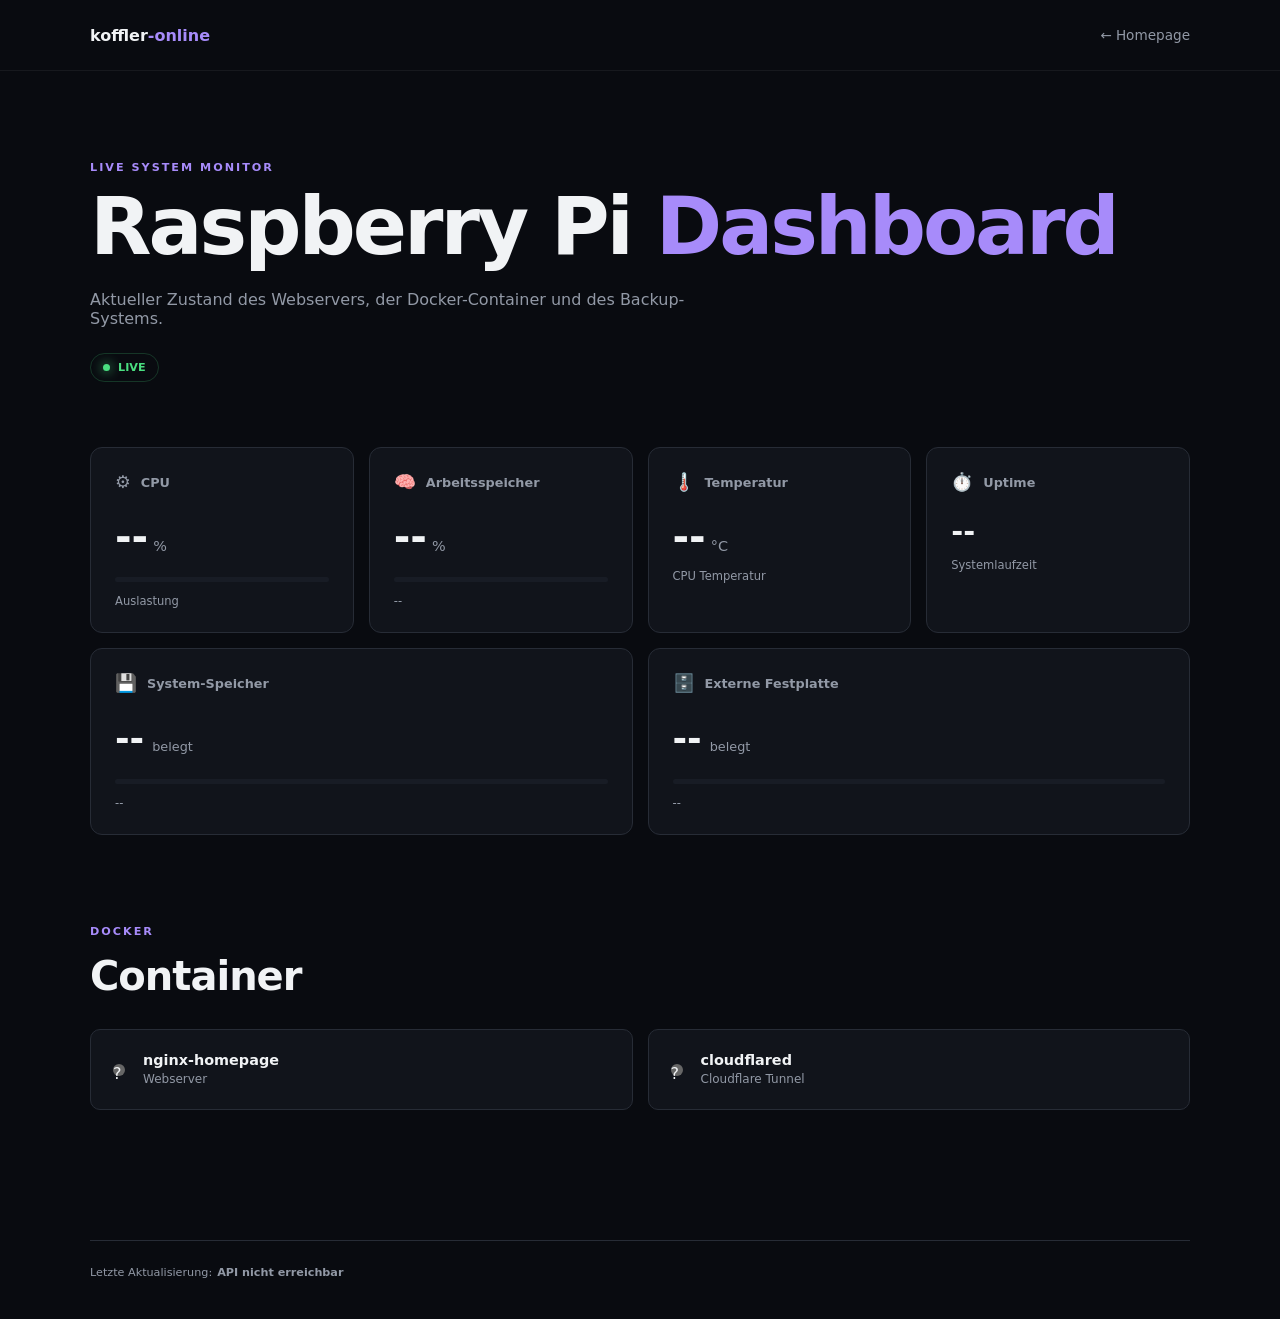
==== html/dashboard/index.html @ 43596a62 "Initial portfolio project Co-authored-by: Copilot <223556219+Copilot@users.noreply.github.com>" ====
<!DOCTYPE html>
<html lang="de">

<head>

    <meta charset="UTF-8">

    <meta
        name="viewport"
        content="width=device-width, initial-scale=1.0"
    >

    <meta
        name="description"
        content="Live Dashboard des Raspberry Pi"
    >

    <title>Raspberry Pi Dashboard</title>

    <link rel="stylesheet" href="style.css">

</head>


<body>

<header>

    <div class="nav">

        <a href="../" class="logo">
            koffler<span>-online</span>
        </a>

        <a href="../" class="back">
            ← Homepage
        </a>

    </div>

</header>


<main>

    <section class="hero">

        <p class="label">
            LIVE SYSTEM MONITOR
        </p>

        <h1>
            Raspberry Pi
            <span>Dashboard</span>
        </h1>

        <p class="description">
            Aktueller Zustand des Webservers,
            der Docker-Container und des
            Backup-Systems.
        </p>

        <div class="live">

            <span></span>

            LIVE

        </div>

    </section>


    <section class="dashboard">


        <!-- CPU -->

        <article class="card">

            <div class="card-top">

                <span class="icon">⚙️</span>

                <span class="title">
                    CPU
                </span>

            </div>

            <div class="value">

                <strong id="cpu">
                    --
                </strong>

                <span>%</span>

            </div>

            <div class="progress">

                <div id="cpu-bar"></div>

            </div>

            <p>
                Auslastung
            </p>

        </article>


        <!-- RAM -->

        <article class="card">

            <div class="card-top">

                <span class="icon">🧠</span>

                <span class="title">
                    Arbeitsspeicher
                </span>

            </div>

            <div class="value">

                <strong id="ram">
                    --
                </strong>

                <span>%</span>

            </div>

            <div class="progress">

                <div id="ram-bar"></div>

            </div>

            <p id="ram-detail">
                --
            </p>

        </article>


        <!-- Temperatur -->

        <article class="card">

            <div class="card-top">

                <span class="icon">🌡️</span>

                <span class="title">
                    Temperatur
                </span>

            </div>

            <div class="value">

                <strong id="temperature">
                    --
                </strong>

                <span>°C</span>

            </div>

            <p>
                CPU Temperatur
            </p>

        </article>


        <!-- Uptime -->

        <article class="card">

            <div class="card-top">

                <span class="icon">⏱️</span>

                <span class="title">
                    Uptime
                </span>

            </div>

            <div class="value uptime">

                <strong id="uptime">
                    --
                </strong>

            </div>

            <p>
                Systemlaufzeit
            </p>

        </article>


        <!-- Root Disk -->

        <article class="card wide">

            <div class="card-top">

                <span class="icon">💾</span>

                <span class="title">
                    System-Speicher
                </span>

            </div>

            <div class="disk-info">

                <strong id="root-percent">
                    --
                </strong>

                <span>
                    belegt
                </span>

            </div>

            <div class="progress">

                <div id="root-bar"></div>

            </div>

            <p id="root-detail">
                --
            </p>

        </article>


        <!-- External drive -->

        <article class="card wide">

            <div class="card-top">

                <span class="icon">🗄️</span>

                <span class="title">
                    Externe Festplatte
                </span>

            </div>

            <div class="disk-info">

                <strong id="external-drive-percent">
                    --
                </strong>

                <span>
                    belegt
                </span>

            </div>

            <div class="progress">

                <div id="external-drive-bar"></div>

            </div>

            <p id="external-drive-detail">
                --
            </p>

        </article>


    </section>


    <!-- Docker -->

    <section class="section">

        <p class="label">
            DOCKER
        </p>

        <h2>
            Container
        </h2>


        <div class="containers">


            <div class="container-card">

                <div class="container-status" id="nginx-status">
                    ?
                </div>

                <div>

                    <strong>
                        nginx-homepage
                    </strong>

                    <span>
                        Webserver
                    </span>

                </div>

            </div>


            <div class="container-card">

                <div class="container-status" id="cloudflare-status">
                    ?
                </div>

                <div>

                    <strong>
                        cloudflared
                    </strong>

                    <span>
                        Cloudflare Tunnel
                    </span>

                </div>

            </div>


        </div>

    </section>


    <footer>

        <span>
            Letzte Aktualisierung:
        </span>

        <strong id="updated">
            --
        </strong>

    </footer>

</main>


<script src="app.js"></script>

</body>

</html>
---- html/dashboard/style.css ----
:root {
    --bg: #090b10;
    --surface: #11141b;
    --surface-2: #181c25;
    --border: #272c36;

    --text: #f1f3f5;
    --muted: #9299a6;

    --accent: #7c5cff;
    --accent-light: #a78bfa;

    --green: #4ade80;
}


* {
    box-sizing: border-box;
    margin: 0;
    padding: 0;
}


body {
    background: var(--bg);

    color: var(--text);

    font-family:
        Inter,
        system-ui,
        -apple-system,
        BlinkMacSystemFont,
        "Segoe UI",
        sans-serif;

    min-height: 100vh;
}


a {
    color: inherit;
    text-decoration: none;
}


/* Header */

header {
    border-bottom:
        1px solid rgba(255,255,255,.06);
}


.nav {
    width: min(
        calc(100% - 40px),
        1100px
    );

    height: 70px;

    margin: auto;

    display: flex;

    align-items: center;

    justify-content: space-between;
}


.logo {
    font-weight: 800;
}


.logo span {
    color: var(--accent-light);
}


.back {
    color: var(--muted);

    font-size: .85rem;
}


.back:hover {
    color: var(--text);
}


/* Main */

main {
    width: min(
        calc(100% - 40px),
        1100px
    );

    margin: auto;
}


.hero {
    padding: 90px 0 65px;
}


.label {
    color: var(--accent-light);

    font-size: .7rem;

    font-weight: 700;

    letter-spacing: 2px;

    margin-bottom: 15px;
}


.hero h1 {
    font-size:
        clamp(3rem, 7vw, 5rem);

    line-height: .95;

    letter-spacing: -3px;

    margin-bottom: 25px;
}


.hero h1 span {
    color: var(--accent-light);
}


.description {
    max-width: 650px;

    color: var(--muted);

    font-size: 1rem;
}


.live {
    display: inline-flex;

    align-items: center;

    gap: 8px;

    margin-top: 25px;

    padding: 7px 12px;

    border: 1px solid
        rgba(74,222,128,.2);

    border-radius: 100px;

    color: var(--green);

    font-size: .7rem;

    font-weight: 700;
}


.live span {
    width: 7px;
    height: 7px;

    background: var(--green);

    border-radius: 50%;

    box-shadow:
        0 0 12px var(--green);
}


/* Dashboard */

.dashboard {
    display: grid;

    grid-template-columns:
        repeat(4, 1fr);

    gap: 15px;
}


.card {
    background: var(--surface);

    border: 1px solid var(--border);

    border-radius: 12px;

    padding: 24px;
}


.card.wide {
    grid-column: span 2;
}


.card-top {
    display: flex;

    align-items: center;

    gap: 10px;

    color: var(--muted);

    font-size: .8rem;
}


.icon {
    font-size: 1.1rem;
}


.title {
    font-weight: 600;
}


.value {
    display: flex;

    align-items: baseline;

    gap: 5px;

    margin-top: 25px;
}


.value strong {
    font-size: 2.5rem;

    line-height: 1;
}


.value > span {
    color: var(--muted);

    font-size: .9rem;
}


.value.uptime strong {
    font-size: 1.8rem;
}


.card p {
    color: var(--muted);

    font-size: .72rem;

    margin-top: 12px;
}


/* Progress */

.progress {
    width: 100%;

    height: 5px;

    background: var(--surface-2);

    border-radius: 10px;

    overflow: hidden;

    margin-top: 20px;
}


.progress div {
    width: 0%;

    height: 100%;

    background: var(--accent);

    border-radius: inherit;

    transition:
        width .5s ease;
}


.disk-info {
    margin-top: 25px;

    display: flex;

    align-items: baseline;

    gap: 8px;
}


.disk-info strong {
    font-size: 2.2rem;
}


.disk-info span {
    color: var(--muted);

    font-size: .8rem;
}


/* Containers */

.section {
    padding: 90px 0 50px;
}


.section h2 {
    font-size: 2.5rem;

    letter-spacing: -1px;

    margin-bottom: 30px;
}


.containers {
    display: grid;

    grid-template-columns:
        1fr 1fr;

    gap: 15px;
}


.container-card {
    display: flex;

    align-items: center;

    gap: 18px;

    padding: 22px;

    background: var(--surface);

    border: 1px solid var(--border);

    border-radius: 10px;
}


.container-status {
    width: 12px;
    height: 12px;

    border-radius: 50%;

    background: #666;
}


.container-status.online {
    background: var(--green);

    box-shadow:
        0 0 12px var(--green);
}


.container-card strong {
    display: block;

    font-size: .9rem;
}


.container-card span {
    color: var(--muted);

    font-size: .75rem;
}


/* Footer */

footer {
    margin: 80px 0 40px;

    padding-top: 25px;

    border-top: 1px solid var(--border);

    color: var(--muted);

    font-size: .7rem;

    display: flex;

    gap: 5px;
}


/* Mobile */

@media (max-width: 850px) {

    .dashboard {
        grid-template-columns:
            repeat(2, 1fr);
    }

}


@media (max-width: 600px) {

    main {
        width:
            calc(100% - 28px);
    }


    .nav {
        width:
            calc(100% - 28px);
    }


    .hero {
        padding-top: 60px;
    }


    .hero h1 {
        font-size: 3rem;

        letter-spacing: -2px;
    }


    .dashboard {
        grid-template-columns: 1fr;
    }


    .card.wide {
        grid-column: span 1;
    }


    .containers {
        grid-template-columns: 1fr;
    }

}
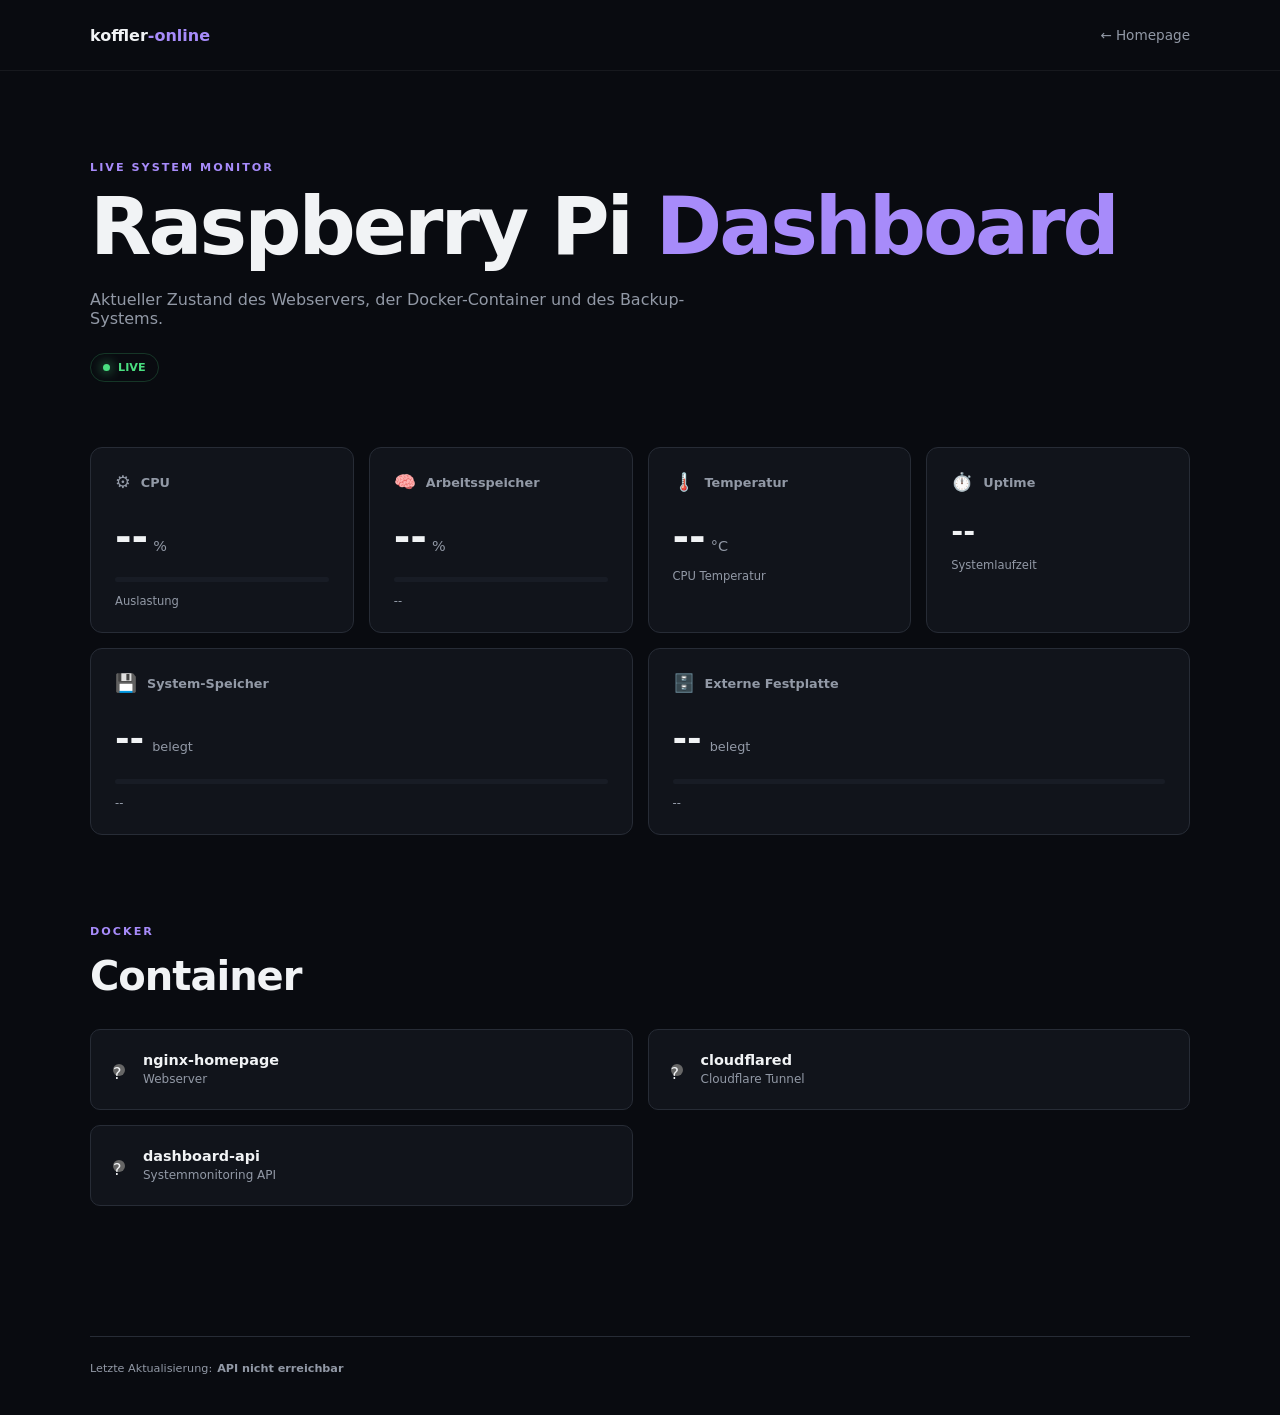
==== commit 903d6f04: "Automatisiere Cache-Aktualisierung Co-authored-by: Copilot <223556219+Copilot@users.noreply.github.c" ====
--- a/html/dashboard/index.html
+++ b/html/dashboard/index.html
@@ -346,6 +346,26 @@
 
             </div>
 
+            <div class="container-card">
+
+                <div class="container-status" id="dashboard-api-status">
+                    ?
+                </div>
+
+                <div>
+
+                    <strong>
+                        dashboard-api
+                    </strong>
+
+                    <span>
+                        Systemmonitoring API
+                    </span>
+
+                </div>
+
+            </div>
+
 
         </div>
 
